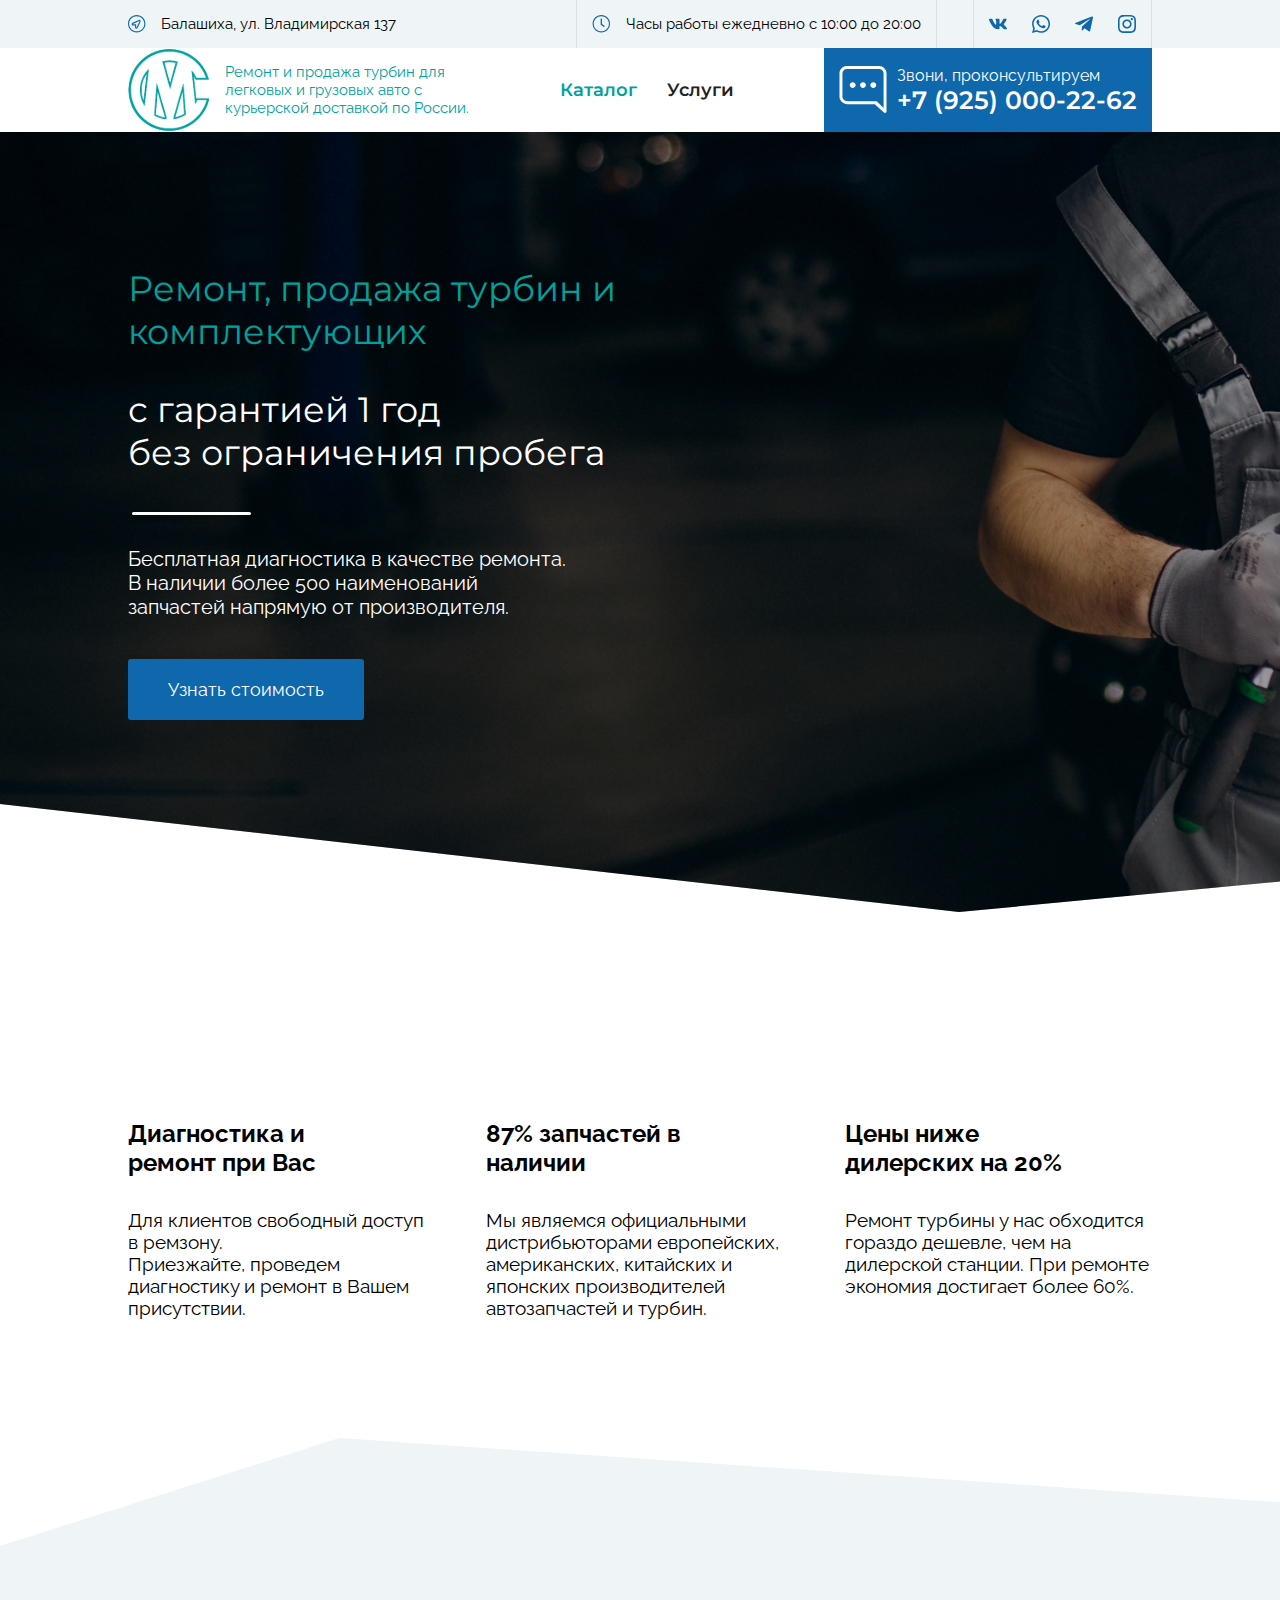
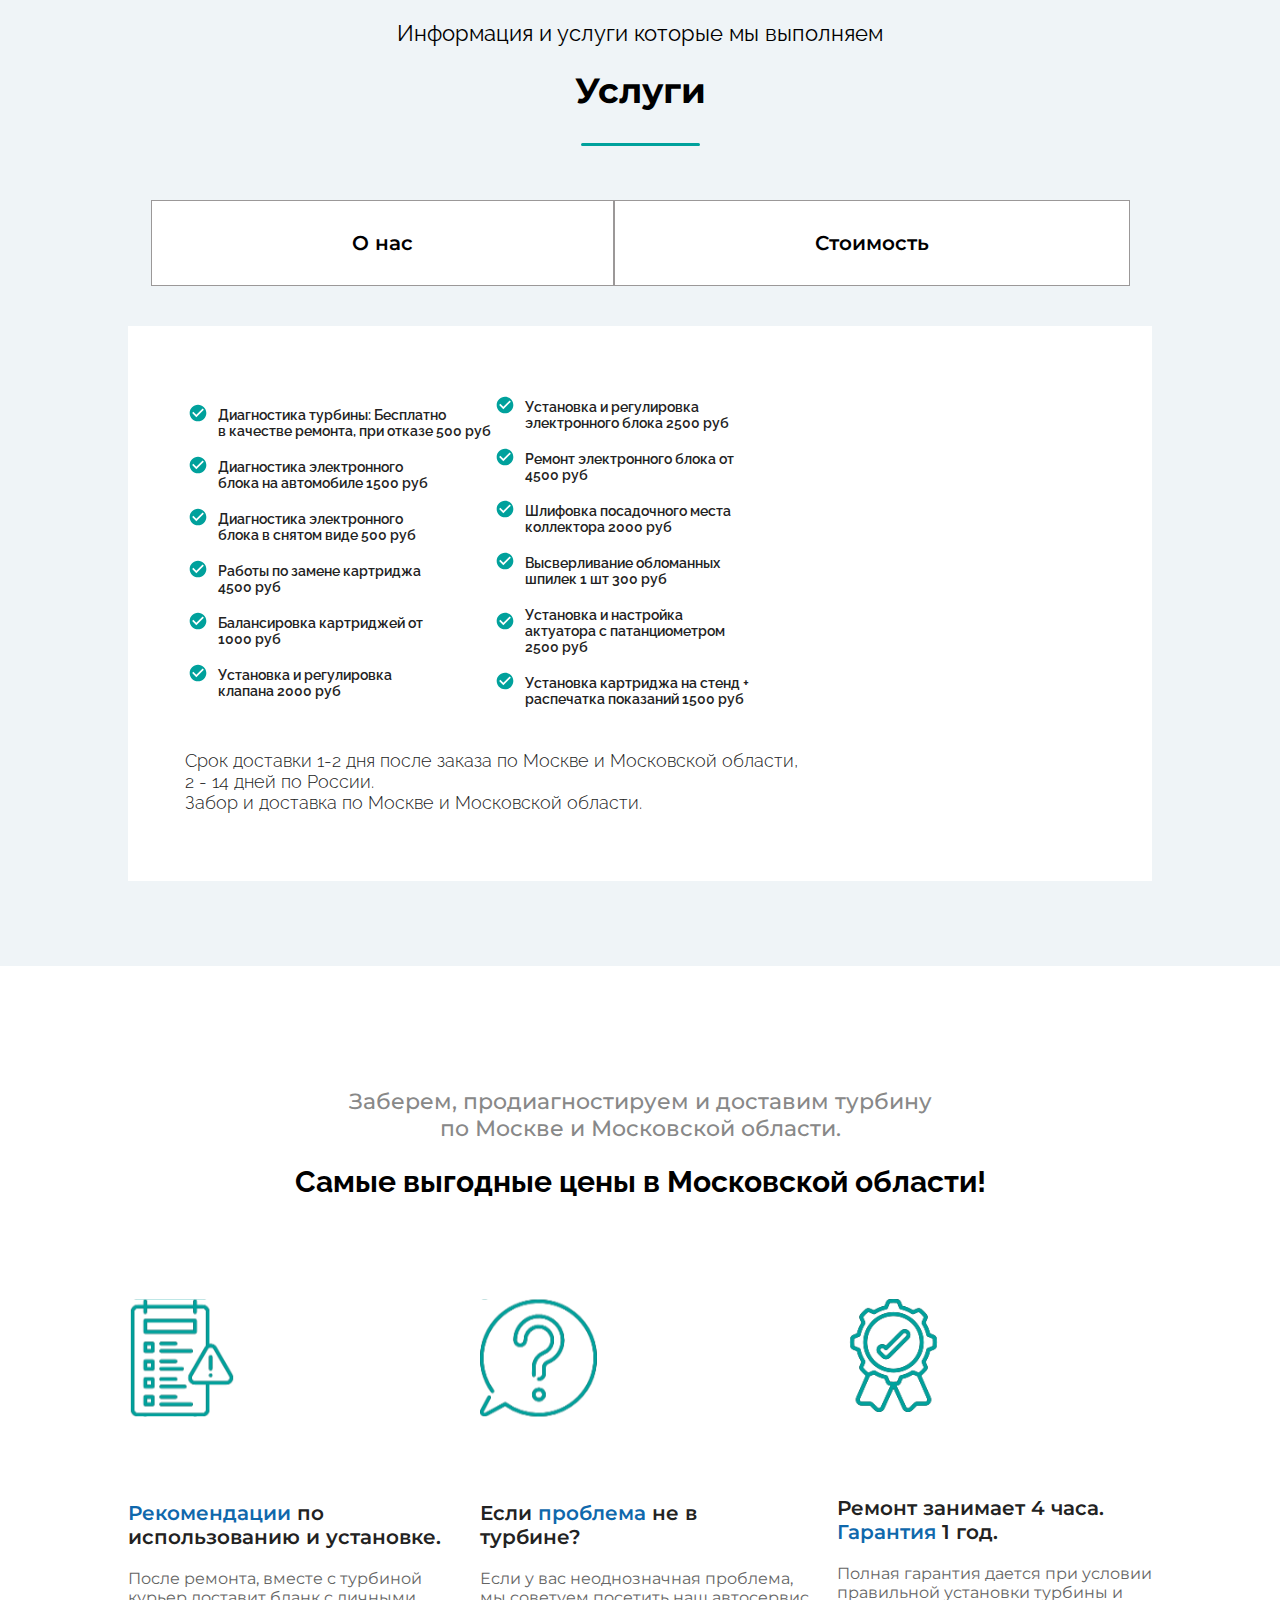
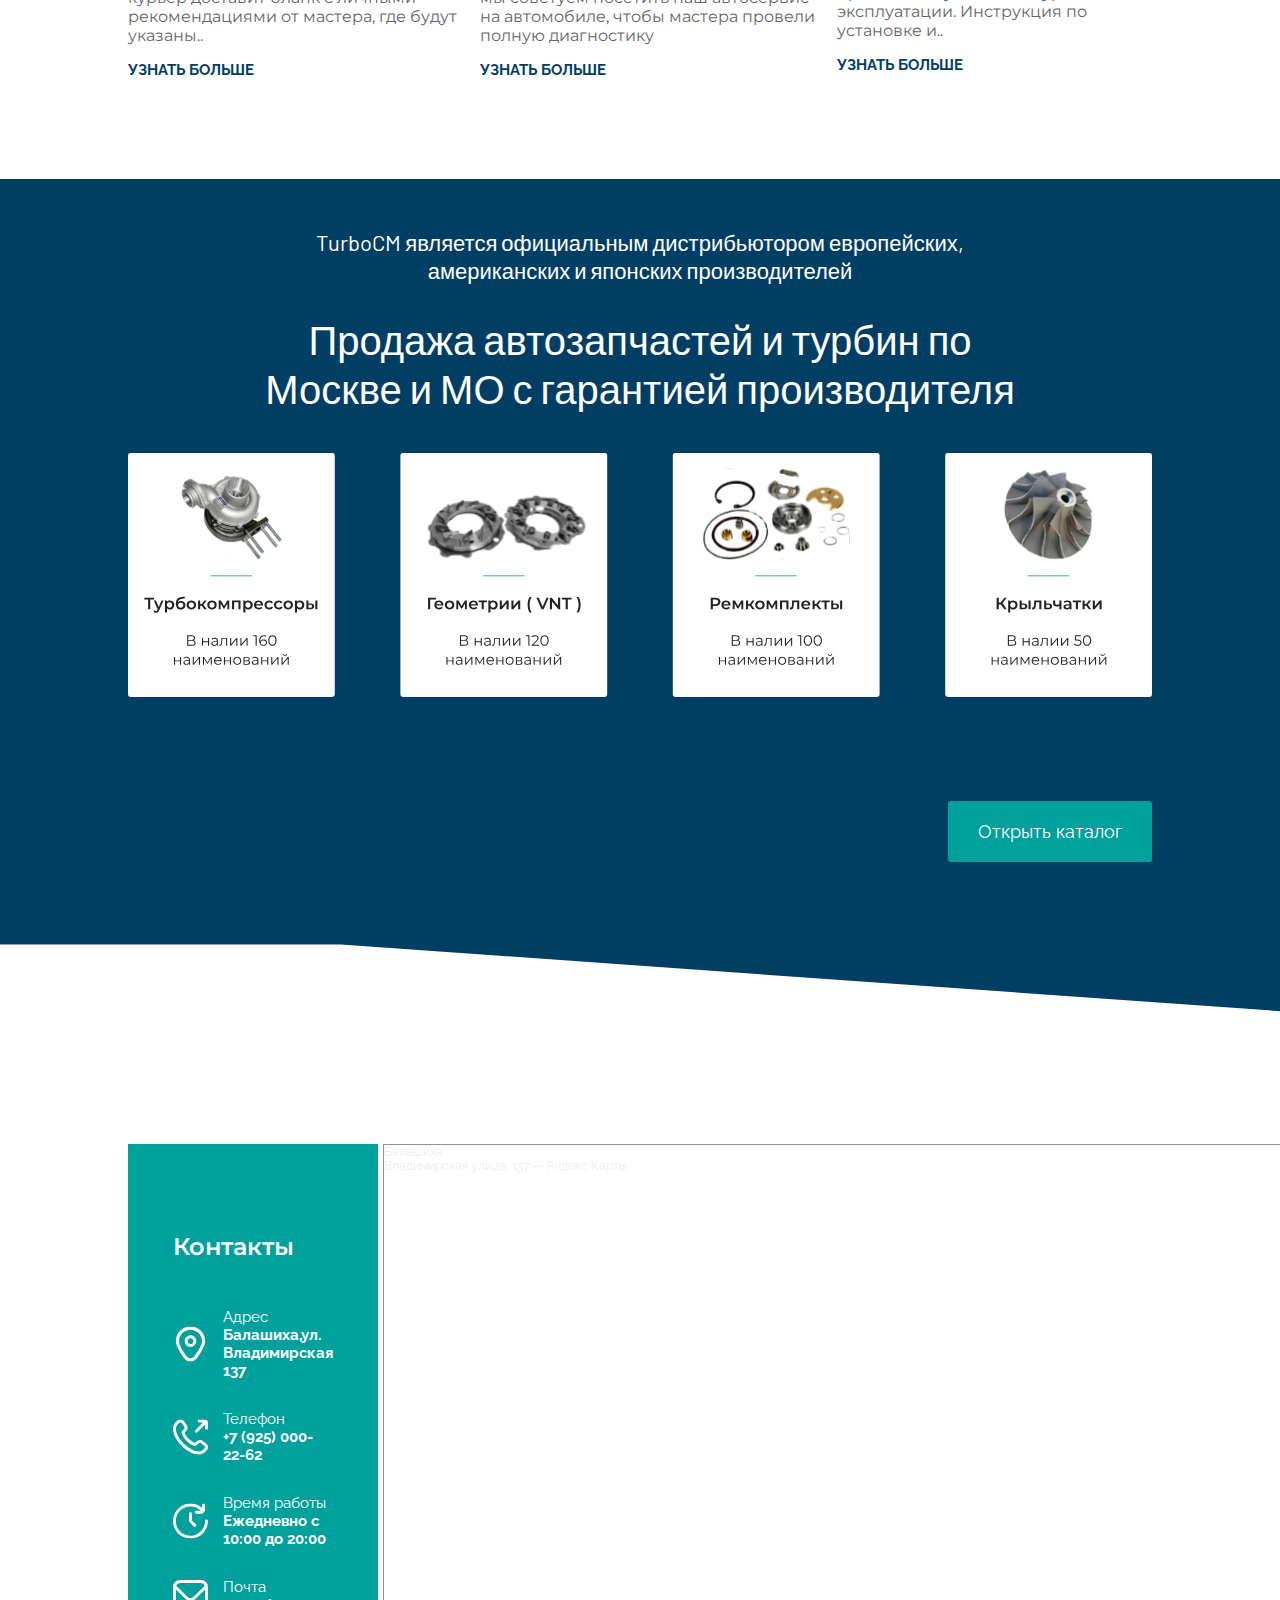
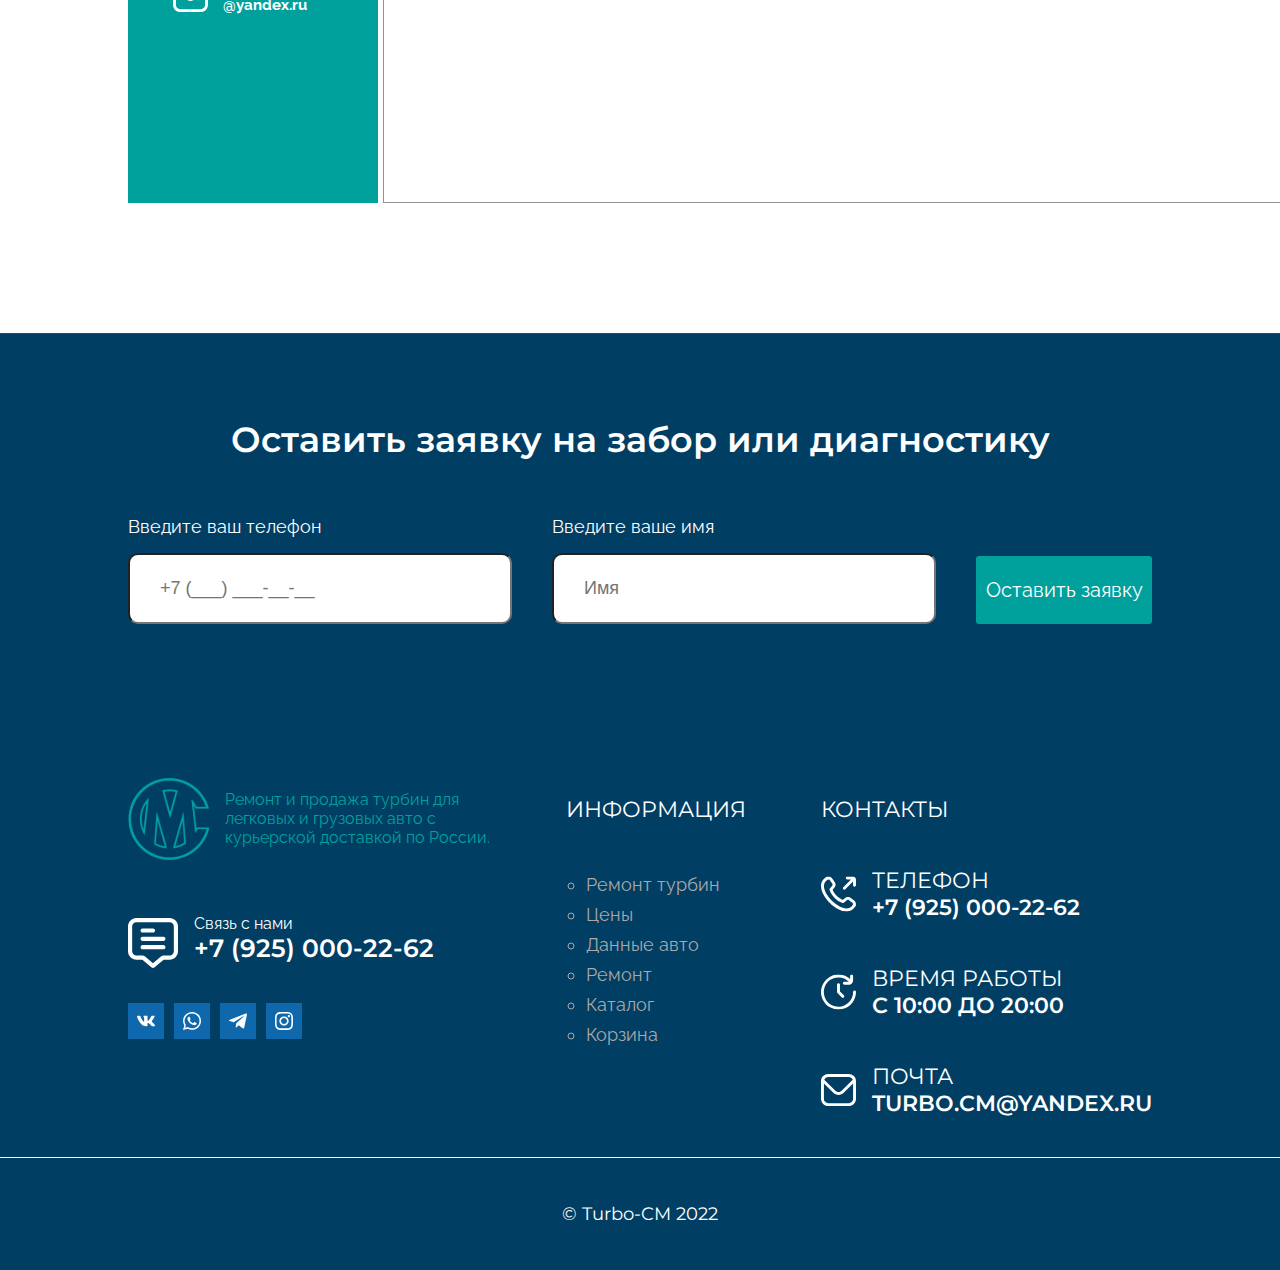
==== index.html @ 0f842357 "site" ====
<!DOCTYPE html>
<html lang="en">

<head>
    <meta charset="UTF-8">
    <meta http-equiv="X-UA-Compatible" content="IE=edge">
    <meta name="viewport" content="width=device-width, initial-scale=1.0">
    <title>Сайт строительной компании</title>
    <link rel="stylesheet" href="css/style.css">

    <link rel="preconnect" href="https://fonts.googleapis.com">
    <link rel="preconnect" href="https://fonts.gstatic.com" crossorigin>
    <link href="https://fonts.googleapis.com/css2?family=Montserrat:wght@100;400;600;800&family=Raleway:wght@100;300;800&display=swap" rel="stylesheet">
    <link rel="preconnect" href="https://fonts.googleapis.com">
    <link rel="preconnect" href="https://fonts.gstatic.com" crossorigin>
    <link href="https://fonts.googleapis.com/css2?family=Barlow:wght@300;500&display=swap" rel="stylesheet">
</head>

<body>
    <header>
        <div class="container flex_sp_around">
            <div class="infoo">
                <div class="local">
                    <img src="photo/gps.svg" alt="1">
                    <p>Балашиха, ул. Владимирская 137</p>
                </div>
                <div class="clock">
                    <img src="photo/clock.svg" alt="2">
                    <p>Часы работы ежедневно с 10:00 до 20:00 </p>
                </div>
            </div>
            <div class="social">
                <img src="photo/social.svg" alt="">
            </div>
        </div>
    </header>

    <div class="header">
        <div class="container flex_sp_between">
            <div class="logo">
                <img src="photo/logo.svg" alt="">
                <p>Ремонт и продажа турбин для <br> легковых и грузовых авто с <br> курьерской доставкой по России.
                </p>
            </div>

            <ul class="menu">
                <li><a target="blank" href="katalog.html" class="katalog_button">Каталог</a></li>
                <li><a target="blank" href="katalog.html" class="uslugi_button">Услуги</a></li>
            </ul>

            <div class="telephone">
                <img src="photo/chat.svg" alt="">
                <div class="tel_info">
                    <p>Звони, проконсультируем</p>
                    <p>+7 (925) 000-22-62</p>
                </div>
            </div>
        </div>
    </div>

    <div class="header_photo">
        <div class="container">
            <div class="remont">
                <p class="remont_p">Ремонт, продажа турбин и <br> комплектующих</p>
                <p class="remont_p">с гарантией 1 год <br> без ограничения пробега</p>
                <img src="photo/line.svg" alt="">
                <p class="remont_p2">
                    Бесплатная диагностика в качестве ремонта.<br> В наличии более 500 наименований <br>запчастей напрямую от производителя.
                </p>
                <a target="blank" href="katalog.html" class="btn">Узнать стоимость</a>
            </div>
        </div>
    </div>

    <div class="cards container flex_sp_between">
        <div class="card">
            <h4>Диагностика и <br>ремонт при Вас</h4>
            <p>Для клиентов свободный доступ в ремзону.<br> Приезжайте, проведем диагностику и ремонт в Вашем присутствии.</p>
        </div>
        <div class="card">
            <h4>87% запчастей в <br>наличии</h4>
            <p>Мы являемся официальными дистрибьюторами европейских, американских, китайских и японских производителей автозапчастей и турбин.</p>
        </div>
        <div class="card">
            <h4>Цены ниже <br> дилерских на 20%</h4>
            <p>Ремонт турбины у нас обходится гораздо дешевле, чем на дилерской станции. При ремонте экономия достигает более 60%.</p>
        </div>
    </div>

    <div class="uslugi">
        <div class="container">
            <p>Информация и услуги которые мы выполняем</p>
            <h1>Услуги</h1>
            <div class="imgg">

                <img src="photo/line_green.svg" alt="">
            </div>
            <div class="o_nas">
                <div class="btnn"><a href="">О нас</a></div>
                <div class="btnn"><a href="">Стоимость</a></div>
            </div>
            <div class="block">
                <div class="chel_photo">
                    <img src="photo/chel.svg" alt="">
                </div>
                <div class="block_galochka">
                    <table>
                        <td>

                            <div class="block_df">
                                <img src="photo/galochka.svg" alt="">
                                <p>Диагностика турбины: Бесплатно <br> в качестве ремонта, при отказе 500 руб</p>
                            </div>
                            <div class="block_df">
                                <img src="photo/galochka.svg" alt="">
                                <p>Диагностика электронного <br> блока на автомобиле 1500 руб</p>
                            </div>
                            <div class="block_df">
                                <img src="photo/galochka.svg" alt="">
                                <p>Диагностика электронного <br> блока в снятом виде 500 руб</p>
                            </div>
                            <div class="block_df">
                                <img src="photo/galochka.svg" alt="">
                                <p>Работы по замене картриджа <br> 4500 руб</p>
                            </div>
                            <div class="block_df">
                                <img src="photo/galochka.svg" alt="">
                                <p>Балансировка картриджей от <br> 1000 руб</p>
                            </div>
                            <div class="block_df">
                                <img src="photo/galochka.svg" alt="">
                                <p>Установка и регулировка <br> клапана 2000 руб</p>
                            </div>
                        </td>

                        <td>

                            <div class="block_df">
                                <img src="photo/galochka.svg" alt="">
                                <p>Установка и регулировка <br> электронного блока 2500 руб</p>
                            </div>
                            <div class="block_df">
                                <img src="photo/galochka.svg" alt="">
                                <p>Ремонт электронного блока от <br> 4500 руб</p>
                            </div>
                            <div class="block_df">
                                <img src="photo/galochka.svg" alt="">
                                <p>Шлифовка посадочного места <br> коллектора 2000 руб</p>
                            </div>
                            <div class="block_df">
                                <img src="photo/galochka.svg" alt="">
                                <p>Высверливание обломанных <br> шпилек 1 шт 300 руб</p>
                            </div>
                            <div class="block_df">
                                <img src="photo/galochka.svg" alt="">
                                <p>Установка и настройка <br> актуатора с патанциометром <br> 2500 руб</p>
                            </div>
                            <div class="block_df">
                                <img src="photo/galochka.svg" alt="">
                                <p>Установка картриджа на стенд + <br> распечатка показаний 1500 руб</p>

                            </div>
                        </td>
                    </table>

                    <h3 class="block_df_text">Срок доставки 1-2 дня после заказа по Москве и Московской области,<br> 2 - 14 дней по России. <br> Забор и доставка по Москве и Московской области.</h3>
                </div>
            </div>
        </div>
    </div>

    <div class="ceni">
        <div class="container">
            <p class="ceni_zagolovok">Заберем, продиагностируем и доставим турбину<br> по Москве и Московской области.</p>
            <h1 class="ceni_zagolovok">Самые выгодные цены в Московской области!</h1>
            <div class="block_cenis">
                <div class="block_ceni">
                    <img src="photo/bg_icon1.svg" alt="">
                    <p class="ceni_text"><span style="color: #0F68AC;">Рекомендации</span> по<br> использованию и установке.</p>
                    <p class="ceni_text_2">После ремонта, вместе с турбиной<br> курьер доставит бланк с личными<br> рекомендациями от мастера, где будут<br> указаны..</p>
                    <a class="ceni_a" href="">УЗНАТЬ БОЛЬШЕ</a>
                </div>
                <div class="block_ceni">
                    <img src="photo/bg_icon2.svg" alt="">
                    <p class="ceni_text">Если <span style="color: #0F68AC;">проблема</span> не в <br> турбине?</p>
                    <p>Если у вас неоднозначная проблема,<br> мы советуем посетить наш автосервис<br> на автомобиле, чтобы мастера провели<br> полную диагностику</p>
                    <a class="ceni_a" href="">УЗНАТЬ БОЛЬШЕ</a>

                </div>
                <div class="block_ceni">
                    <img src="photo/bg_icon3.svg" alt="">
                    <p class="ceni_text">Ремонт занимает 4 часа.<br> <span style="color: #0F68AC;">Гарантия</span> 1 год.</p>
                    <p>Полная гарантия дается при условии<br> правильной установки турбины и<br> эксплуатации. Инструкция по<br> установке и..</p>
                    <a class="ceni_a" href="">УЗНАТЬ БОЛЬШЕ</a>
                </div>
            </div>
        </div>
    </div>

    <div class="prodaja">
        <div class="container">
            <p>TurboCM является официальным дистрибьютором европейских, <br> американских и японских производителей</p>
            <p>Продажа автозапчастей и турбин по <br> Москве и МО с гарантией производителя</p>
            <img src="photo/avtozapchasti.svg" alt="">
            <a href="">Открыть каталог</a>
        </div>
    </div>

    <div class="container">
        <div class="yandex_maps">
            <div class="kontakti">
                <h4>Контакты</h4>
                <div class="block_kontakti">
                    <img src="photo/gpsss.svg" alt="">
                    <p>Адрес <br> <strong>Балашиха,ул.<br> Владимирская 137</strong></p>
                </div>
                <div class="block_kontakti">
                    <img src="photo/mobile.svg" alt="">
                    <p>Телефон<br>
                        <strong>+7 (925) 000-22-62</strong></p>
                </div>
                <div class="block_kontakti">
                    <img src="photo/times.svg" alt="">
                    <p>Время работы<br>
                        <strong>Ежедневно с 10:00 до 20:00</strong></p>
                </div>
                <div class="block_kontakti">
                    <img src="photo/pochta.svg" alt="">
                    <p>Почта<br>
                        <strong>@yandex.ru</strong></p>
                </div>
            </div>
            <div class="map">
                <div style="position:relative; overflow:hidden;"><a href="https://yandex.ru/maps/10716/balashiha/?utm_medium=mapframe&utm_source=maps" style="color:#eee;font-size:12px;position:absolute;top:0px;">Балашиха</a><a href="https://yandex.ru/maps/10716/balashiha/house/vladimirskaya_ulitsa_137/Z0EYdgJkSEECQFtvfXRxdn5ibA==/?ll=38.054316%2C55.807114&utm_medium=mapframe&utm_source=maps&z=17.65"
                        style="color:#eee;font-size:12px;position:absolute;top:14px;">Владимирская улица, 137 — Яндекс Карты</a><iframe src="https://yandex.ru/map-widget/v1/-/CCUFIFVs9B" width="900" height="653" frameborder="0" allowfullscreen="true" style="position:relative;"></iframe>
                </div>
            </div>
        </div>
    </div>
    <div class="zayavka">
        <div class="container">
            <p>Оставить заявку на забор или диагностику</p>
            <div class="zayavka_form">
                <form id="form_phone" action=""><label for="phone">Введите ваш телефон</label> <br>
                    <input type="number" placeholder="+7 (___) ___-__-__"></form>

                <form id="form_name" action=""><label for="name">Введите ваше имя</label> <br>
                    <input type="text" maxlength="15" placeholder="Имя"></form>

                <a class="btn_form" href="">Оставить заявку</a>
            </div>
        </div>
        <img class="strelochka" src="photo/strelochka.svg" alt="">
    </div>

    <footer>
        <div class="container">
            <div class="footer_blocks">
                <div class="footer_block">
                    <div class="logo">
                        <img src="photo/logo.svg" alt="">
                        <p class="footer_p">Ремонт и продажа турбин для <br> легковых и грузовых авто с <br> курьерской доставкой по России.
                        </p>
                    </div>
                    <div class="footer_img">
                        <img src="photo/footer_chat.svg" alt="">
                        <div class="footer_img_text">
                            <p>Связь с нами</p>
                            <p>+7 (925) 000-22-62</p>
                        </div>

                    </div>
                    <img class="social_footer" src="photo/social_footer.svg" alt="">
                </div>
                <div class="footer_block">
                    <p>Информация</p>
                    <ul>
                        <li>Ремонт турбин</li>
                        <li>Цены</li>
                        <li>Данные авто</li>
                        <li>Ремонт</li>
                        <li>Каталог</li>
                        <li>Корзина</li>
                    </ul>
                </div>
                <div class="footer_block">
                    <p>Контакты</p>
                    <div class="footer_img">
                        <img src="photo/mobile.svg" alt="">
                        <div class="footer_img_text">
                            <p>Телефон</p>
                            <p>+7 (925) 000-22-62</p>
                        </div>

                    </div>
                    <div class="footer_img">
                        <img src="photo/times.svg" alt="">
                        <div class="footer_img_text">

                            <p>Время работы </p>
                            <p>С 10:00 до 20:00</p>
                        </div>
                    </div>
                    <div class="footer_img">
                        <img src="photo/pochta.svg" alt="">
                        <div class="footer_img_text">
                            <p>Почта</p>
                            <p>turbo.cm@yandex.ru</p>
                        </div>

                    </div>
                </div>
            </div>
        </div>
        <p class="last_footer">© Turbo-CM 2022</p>
    </footer>
</body>

</html>
---- css/style.css ----
body {
    margin: 0;
    padding: 0;
    font-family: 'Raleway', sans-serif;
    font-size: 16px;
    overflow: none;
}

ul {
    padding: 0;
    margin: 0;
}

li {
    list-style: none;
}

a {
    text-decoration: none;
    color: black;
}

.flex_sp_around {
    display: flex;
    justify-content: space-between;
}

.flex_sp_between {
    display: flex;
    justify-content: space-between;
}

header {
    background: #eff4f7;
}

.container {
    margin: 0 auto;
    width: 70%;
}

.infoo {
    display: flex;
}

.infoo .local,
.clock {
    display: flex;
    padding-right: 15px;
}

.infoo img {
    margin-right: 15px;
}

.clock {
    padding-left: 15px;
    margin-left: 165px;
    border-right: 1px solid #D7E1E7;
    border-left: 1px solid #D7E1E7;
}

.social {
    display: flex;
    align-items: center;
    border-left: 1px solid #D7E1E7;
    border-right: 1px solid #D7E1E7;
    padding-right: 15px;
    padding-left: 15px;
}

.telephone {
    background: #0f68ac;
    color: #fff;
    display: flex;
    align-items: center;
    padding-left: 15px;
    padding-right: 15px;
}

.header .logo {
    display: flex;
    color: #00A19C;
    align-items: center;
}

.header .logo img {
    width: 82px;
    height: 82px;
    margin-right: 15px;
}

.telephone .tel_info p:first-child {
    font-size: 16px;
    margin: 0;
}

.telephone .tel_info p:last-child {
    font-size: 25px;
    font-weight: 600;
    margin: 0;
    font-family: 'Montserrat', sans-serif;
}

.telephone img {
    width: 48px;
    height: 48px;
    margin-right: 10px;
}

.header .menu {
    display: flex;
    align-items: center;
    font-family: 'Montserrat', sans-serif;
    font-size: 18px;
}

.katalog_button {
    color: #00A19C;
    transition: 0.2s;
}

.katalog_button:hover {
    color: #222222;
}

.uslugi_button {
    color: #222222;
    transition: 0.2s;
}

.uslugi_button:hover {
    color: #00A19C;
    transition: 0.2s;
}

.header .menu li a {
    margin: 0 15px;
    font-weight: 600;
}

.header_photo {
    background: url(../photo/фон_header.svg) no-repeat;
    height: 100vh;
}

.remont {
    padding-top: 100px;
}

.remont_p {
    font-size: 35px;
    color: #00A19C;
    font-family: 'Montserrat', sans-serif;
}

.remont_p:nth-child(2) {
    color: #fff;
}

.remont_p2 {
    font-size: 20px;
    color: #fff;
    margin-bottom: 60px;
}

.btn {
    background: #0F68AC;
    font-size: 18px;
    color: #fff;
    padding: 20px 40px;
    border-radius: 3px;
    transition: 0.2s;
}

.btn:hover {
    background: #06487A;
    transition: 0.2s;
}

.card {
    width: 30%;
}

.cards h4 {
    font-size: 24px;
}

.cards p {
    font-size: 19px;
}

.cards {
    padding-top: 100px;
    padding-bottom: 100px;
}

.uslugi {
    background: url(../photo/Uslug.svg) no-repeat;
    padding-bottom: 85px;
}

.uslugi .container {
    padding-top: 160px;
}

.uslugi h1 {
    font-size: 35px;
    text-align: center;
    margin-bottom: 20px;
    font-family: 'Montserrat', sans-serif;
}

.uslugi p {
    text-align: center;
    font-size: 22px;
}

.uslugi .imgg {
    width: 100%;
    text-align: center;
    margin-bottom: 50px;
}

.o_nas {
    display: flex;
    justify-content: center;
}

.btnn {
    background: #fff;
    padding: 30px 262px;
    cursor: pointer;
    transition: 0.2s;
    border: 1px solid #9b9898;
}

.btnn:hover {
    border-bottom: 3px solid #0F68AC;
    transition: 0.2s;
}

.btnn a {
    font-size: 24px;
    font-weight: 600;
    font-family: 'Montserrat', sans-serif;
}

.o_nas a {
    font-family: 'Montserrat', sans-serif;
    text-align: center;
}

.block {
    display: flex;
    margin-top: 40px;
}

.block_galochka {
    background: #fff;
    width: 100%;
    padding: 50px 57px;
}

.block_galochka p {
    font-size: 16px;
    color: #222222;
    margin: 0;
    text-align: start;
    margin-top: 20px;
    font-weight: 600;
}

.block_df {
    display: flex;
}

.block_df img {
    margin-right: 10px;
}

.block_df_text {
    font-size: 18px;
    color: #222222;
    font-weight: 300;
    margin-top: 40px;
}

.card_galochka {
    margin-top: 18px;
    display: inline-block;
    vertical-align: top;
}

.ceni {
    display: flex;
    padding-top: 100px;
    margin-bottom: 100px;
}

.ceni img {
    padding-bottom: 60px;
}

.block_cenis {
    display: flex;
    justify-content: space-between;
    margin-top: 100px;
}

.ceni_zagolovok {
    text-align: center;
}

.ceni p:nth-child(1) {
    font-size: 22px;
    color: #888888;
    font-weight: 500;
    font-family: 'Montserrat', sans-serif;
}

.ceni p:nth-child(2) {
    font-size: 24px;
    color: #222222;
    font-weight: 600;
    font-family: 'Montserrat', sans-serif;
}

.ceni p:nth-child(3) {
    color: #656565;
    font-size: 18px;
    font-family: 'Montserrat', sans-serif;
}

.ceni_a {
    color: #013E64;
    font-weight: bold;
    transition: 0.9s;
}

.ceni_a:hover {
    color: red;
    transition: 0.9s;
    text-decoration: underline;
}

.prodaja {
    height: 100vh;
    background: url(../photo/фон_siniy.svg) no-repeat;
    background-size: cover;
    text-align: center;
}

.prodaja img {
    margin: 0 auto;
    width: 100%;
}

.prodaja p:first-child {
    font-family: 'Barlow', sans-serif;
    font-size: 22px;
    color: #fff;
    padding-top: 50px;
}

.prodaja p:nth-child(2) {
    font-family: 'Barlow', sans-serif;
    font-size: 40px;
    color: #fff;
    margin-top: 30px;
}

.prodaja a {
    float: right;
    color: #fff;
    background: #00A19C;
    padding: 20px 50px;
    margin-top: 100px;
    transition: 0.2s;
    border-radius: 3px;
    font-size: 18px;
}

.prodaja a:hover {
    background: #018581;
    transition: 0.2s;
}

.kontakti {
    background: #00A19C;
    padding-top: 56px;
    padding-left: 45px;
    padding-right: 45px;
    padding-bottom: 70px;
    margin-right: 5px;
}

.block_kontakti {
    display: flex;
}

.block_kontakti img {
    margin-right: 15px;
}

.block_kontakti p {
    color: #fff;
}

.kontakti h4 {
    font-family: 'Montserrat', sans-serif;
    color: #fff;
    font-weight: 600;
    font-size: 24px;
}

.yandex_maps {
    display: flex;
    justify-content: space-between;
    margin-top: 110px;
    margin-bottom: 130px;
}

.map div {
    border: 1px solid #929292;
}

.zayavka_form {
    display: flex;
    justify-content: space-between;
}

.btn_form {
    color: #fff;
    background: #00A19C;
    margin-top: 40px;
    width: 250px;
    border-radius: 3px;
    text-align: center;
    padding-top: 22px;
    transition: 0.2s;
    font-size: 18px;
}

.btn_form:hover {
    background: #018581;
    transition: 0.2s;
}

.zayavka {
    background: url(../photo/fon_strelochka.svg) no-repeat;
    padding-top: 50px;
    padding-bottom: 10px;
}

.zayavka p {
    text-align: center;
    font-size: 35px;
    font-family: 'Montserrat', sans-serif;
    color: #fff;
    font-weight: 600;
    margin-bottom: 55px;
}

.zayavka label {
    color: #fff;
    font-size: 18px;
}

.zayavka input {
    padding: 23px 30px;
    font-size: 18px;
    color: #656565;
    width: 370px;
    margin-top: 16px;
    border-radius: 10px;
}

footer .logo {
    display: flex;
    color: #00A19C;
    align-items: center;
}

footer .logo img {
    width: 82px;
    height: 82px;
    margin-right: 15px;
}

.footer_p {
    font-size: 16px;
    color: #00A19C;
}

footer {
    background: url(../photo/fon_strelochka_siniy.svg) no-repeat;
    width: 100%;
    padding-bottom: 27px;
    background: #013E64;
}

.footer_img {
    display: flex;
    margin-top: 35px;
}

.footer_img_text {
    margin-left: 16px;
    font-size: 16px;
    color: #fff;
}

.footer_img_text p:nth-child(2) {
    font-family: 'Montserrat', sans-serif;
    font-size: 25px;
    color: #fff;
    font-weight: 600;
    margin-top: 0;
}

.footer_img_text p:first-child {
    margin-bottom: 0;
}

.social_footer {
    margin-top: 15px;
}

.footer_blocks {
    display: flex;
    justify-content: space-between;
    padding-top: 140px;
}

.footer_block:nth-child(2) {
    color: #fff;
}

.footer_block:nth-child(2) p {
    font-size: 22px;
    font-family: 'Montserrat', sans-serif;
    padding-bottom: 25px;
    text-transform: uppercase;
}

.footer_block:nth-child(2) li {
    font-size: 18px;
    color: #A9A9A9;
    list-style: circle;
    margin-left: 20px;
    line-height: 30px;
}

.footer_block:nth-child(3) p {
    font-size: 22px;
    color: #fff;
    font-family: 'Montserrat', sans-serif;
    text-transform: uppercase;
}

.footer_block:nth-child(3) .footer_img {
    margin-top: 0px;
}

.strelochka {
    position: absolute;
    width: 100%;
}

.last_footer {
    text-align: center;
    color: #fff;
    font-size: 18px;
    font-family: 'Montserrat', sans-serif;
    padding-top: 45px;
    border-top: 1px solid #fff;
    padding-bottom: 0;
}


/* МОБИЛКА */

@media screen and (max-width: 1441px) {
    .header_photo {
        height: 95vh;
    }
    .btnn a {
        font-size: 20px;
    }
    .btnn {
        padding: 30px 200px;
    }
    .block_df p {
        font-size: 14px;
    }
    .ceni p:nth-child(2) {
        font-size: 20px;
    }
    .ceni p:nth-child(3) {
        color: #656565;
        font-size: 16px;
        font-family: 'Montserrat', sans-serif;
    }
    .zayavka input {
        margin: 16px 40px 0 0;
        width: 320px;
    }
    .btn_form {
        font-size: 20px;
        width: 400px;
    }
    .kontakti {
        margin-right: 5px
    }
    body {
        font-size: 15px;
    }
    .prodaja a {
        padding: 20px 30px;
    }
    .prodaja {
        height: 95vh;
    }
    .container {
        width: 80%;
    }
}

@media screen and (max-width: 1025px) {
    .yandex_maps {
        flex-wrap: wrap-reverse;
    }
    .kontakti {
        width: 100%;
    }
    .container {
        width: 89%;
    }
    .zayavka input {
        margin: 16px 40px 0 0;
        width: 280px;
    }
    .footer_img_text p:nth-child(2) {
        font-size: 20px;
    }
    .prodaja a {
        padding: 20px 28px;
        font-size: 16px;
    }
    .prodaja {
        height: 60vh;
        background: #013E64;
    }
    .o_nas .btnn {
        padding: 30px 183px;
    }
    .block {
        flex-wrap: wrap;
        justify-content: center;
    }
    .block .block_galochka {
        margin-top: 60px;
    }
    .zayavka_form .btn_form {
        padding-bottom: 5px;
        font-size: 18px;
    }
    .block_galochka {
        padding: 50px 165px;
    }
    .ceni .block_cenis {
        flex-wrap: wrap;
        display: block;
        text-align: center;
    }
    .block_ceni {
        margin-top: 50px;
    }
}

@media screen and (max-width: 769px) {
    .container {
        width: 95%;
    }
    .prodaja {
        height: 85vh;
    }
    .map div {
        width: 725px;
    }
    .uslugi .block {
        flex-wrap: wrap;
        justify-content: center;
    }
    .zayavka_form {
        flex-wrap: wrap;
    }
    .o_nas {
        flex-wrap: wrap;
    }
    .zayavka {
        background: #013E64;
    }
    .btn_form {
        font-size: 18px;
        width: 200px;
    }
    .footer_blocks {
        flex-wrap: wrap;
    }
    .header_photo {
        height: 90vh;
    }
    .o_nas .btnn:first-child {
        padding: 30px 195px;
        margin-bottom: 30px;
    }
    .o_nas .btnn:last-child {
        padding: 30px 170px;
    }
    .block_galochka p {
        margin: 20px;
    }
    .ceni .block_cenis {
        flex-wrap: wrap;
        display: block;
    }
    .block_ceni {
        text-align: center;
    }
    .block_ceni {
        padding-top: 60px;
    }
}

@media screen and (max-width: 480px) {
    .map div {
        width: 374px;
        height: 400px;
    }
    .infoo img {
        text-align: center;
        height: 20px;
        display: flex;
        align-items: center;
        margin-top: 23%;
    }
    .container {
        width: 90%;
    }
    .header .telephone {
        display: none;
    }
    .header .menu {
        display: none;
    }
    header .social {
        display: none;
    }
    header .clock {
        margin-left: 70px;
        border: none;
    }
    .header_photo {
        height: 80vh;
    }
    .chel_photo img {
        width: 420px;
    }
    .remont {
        padding-top: 50px;
    }
    .remont p:first-child {
        font-size: 30px;
    }
    .remont p:nth-child(4) {
        font-size: 18px;
    }
    .remont_p:nth-child(2) {
        font-size: 24px;
    }
    .btnn {
        padding: 30px 150px;
    }
    .o_nas .btnn:first-child {
        padding: 30px 140px;
        margin-bottom: 30px;
    }
    .o_nas .btnn:last-child {
        padding: 30px 112px;
    }
    .block_galochka table {
        display: flex;
        flex-wrap: wrap;
    }
    .block_cenis {
        flex-wrap: wrap;
        justify-content: center;
    }
    .block_ceni {
        text-align: center;
        margin-bottom: 30px;
    }
    footer {
        background: #001C2E;
    }
    .btn_form {
        font-size: 20px;
        width: 180px;
        padding-bottom: 19px;
        font-size: 18px;
    }
    .cards.container.flex_sp_between {
        display: flex;
        flex-wrap: wrap;
    }
    .card {
        width: 100%;
        text-align: center;
    }
    .block_galochka {
        padding: 0;
    }
    .prodaja {
        height: 90vh;
    }
    .zayavka_form .btn_form {
        padding-bottom: 24px;
    }
    .chel_photo img {
        width: 385px;
    }
}

@media screen and (max-width: 376px) {
    .chel_photo img {
        width: 340px;
    }
    .o_nas .btnn:first-child {
        padding: 30px 137px;
        margin-bottom: 30px;
    }
    .o_nas .btnn:last-child {
        padding: 30px 110px;
    }
    .map div {
        width: 330px;
        height: 400px;
    }
    .zayavka input {
        margin: 16px 40px 0 0;
        width: 250px;
    }
    .zayavka_form .btn_form {
        padding-bottom: 25px;
        margin-bottom: 40px;
    }
    .footer_blocks {
        padding-top: 60px;
    }
}
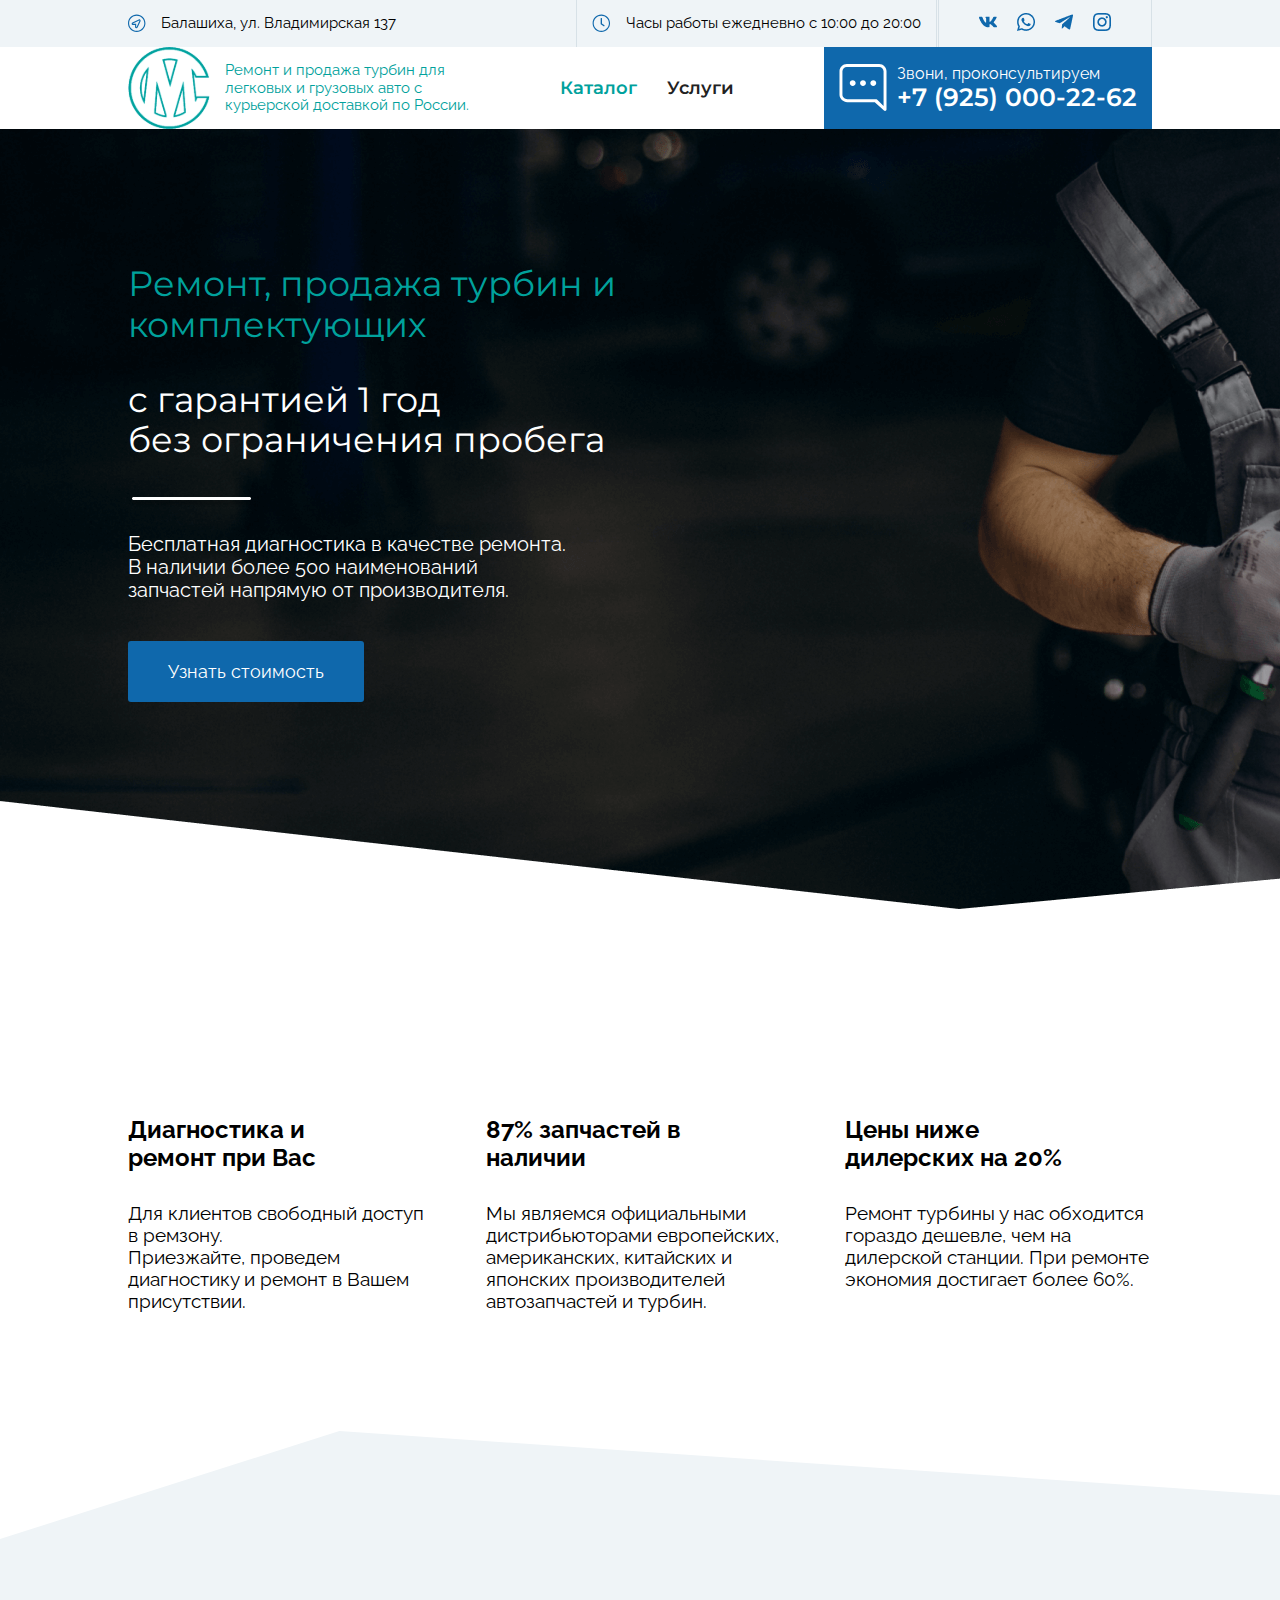
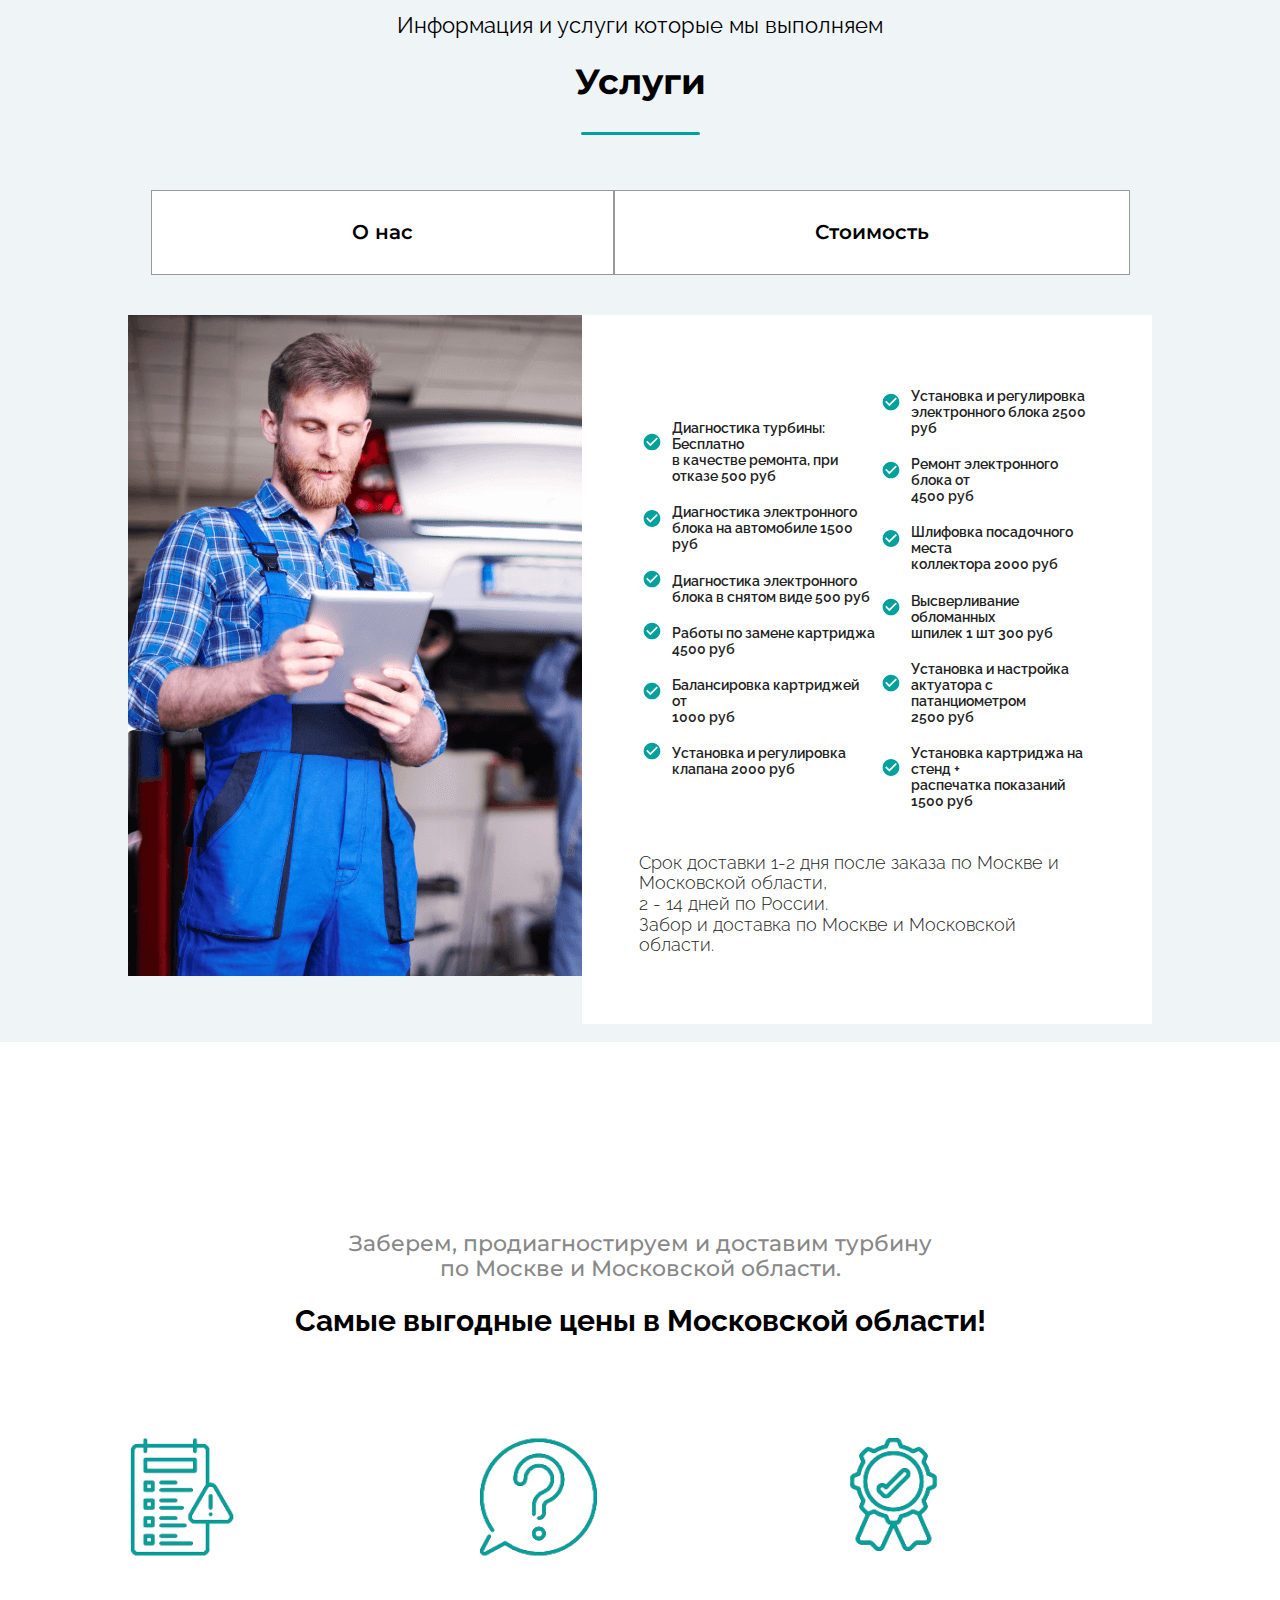
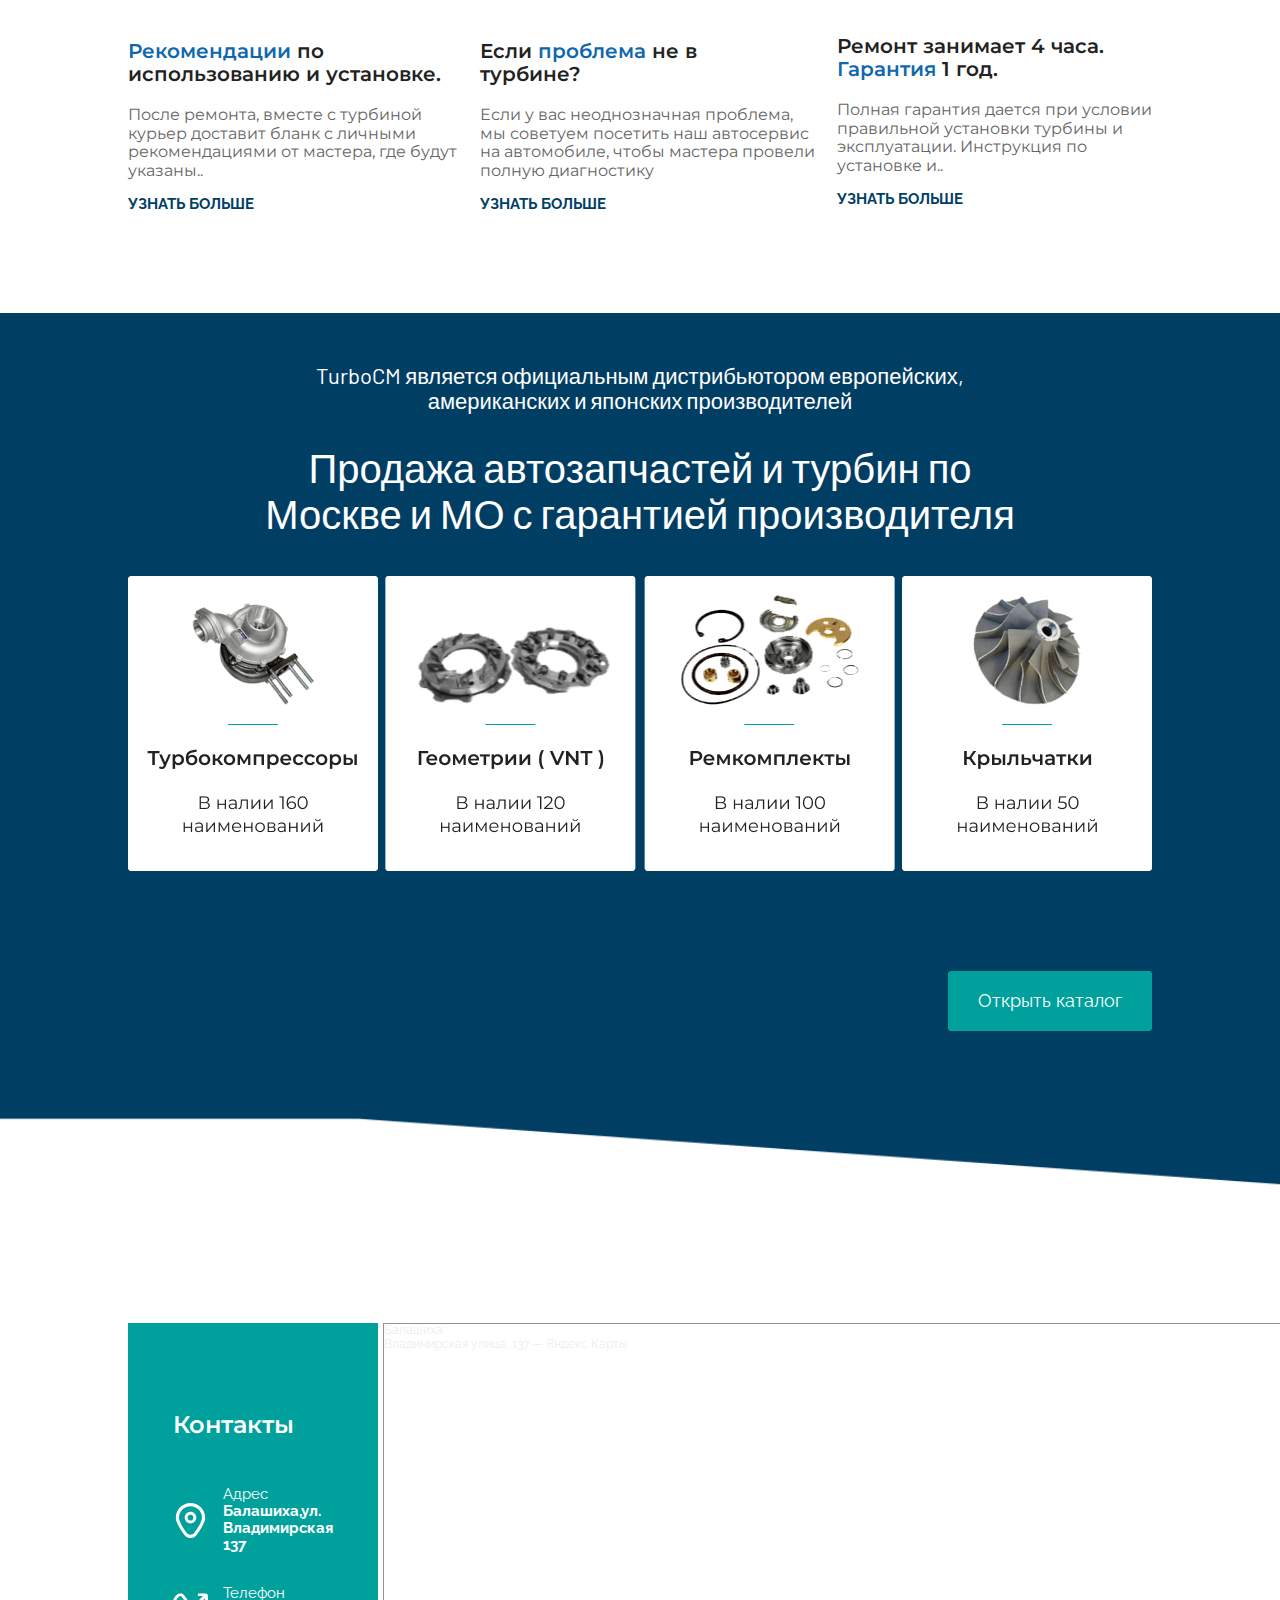
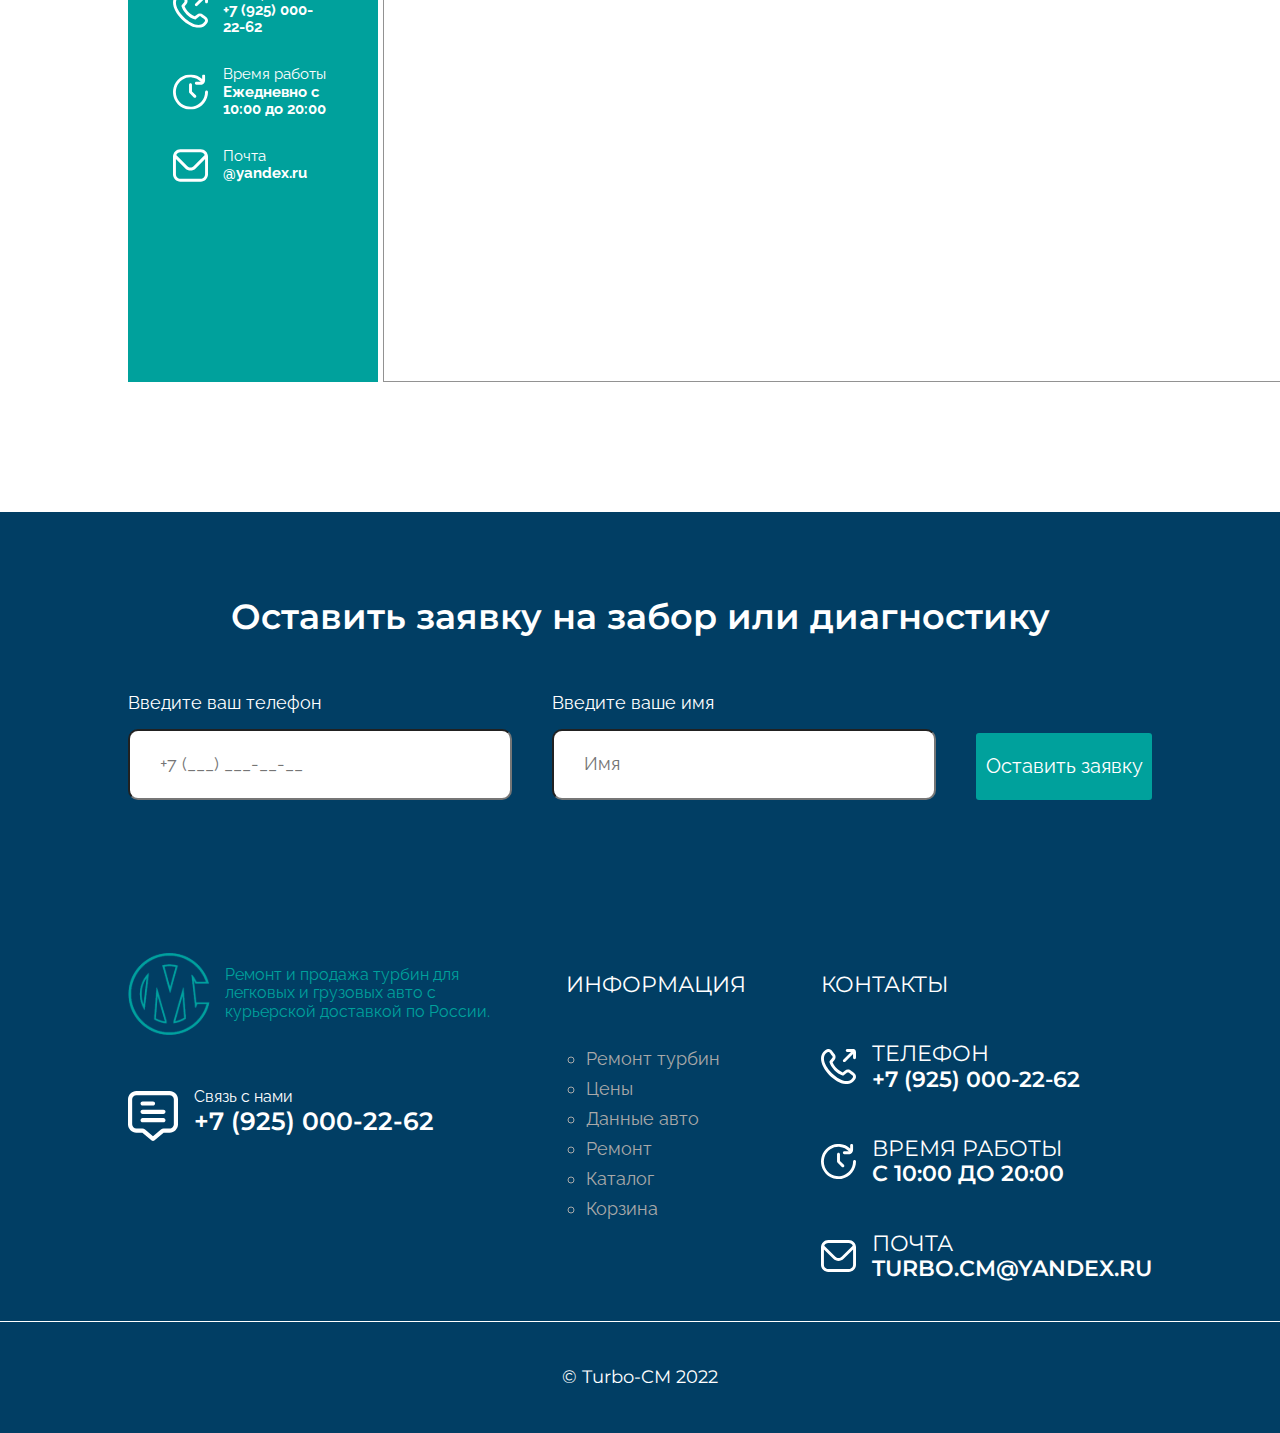
==== commit ead834f1: "fix" ====
--- a/index.html
+++ b/index.html
@@ -7,7 +7,7 @@
     <meta name="viewport" content="width=device-width, initial-scale=1.0">
     <title>Сайт строительной компании</title>
     <link rel="stylesheet" href="css/style.css">
-
+    <link rel="stylesheet" href="css/normalize.css">
     <link rel="preconnect" href="https://fonts.googleapis.com">
     <link rel="preconnect" href="https://fonts.gstatic.com" crossorigin>
     <link href="https://fonts.googleapis.com/css2?family=Montserrat:wght@100;400;600;800&family=Raleway:wght@100;300;800&display=swap" rel="stylesheet">
@@ -30,7 +30,10 @@
                 </div>
             </div>
             <div class="social">
-                <img src="photo/social.svg" alt="">
+                <a href="https://vk.com/kirkursedov666"><img src="photo/vk_social.png" alt=""></a>
+                <a href="https://vk.com/kirkursedov666"><img src="photo/whatsapp_social.png" alt=""></a>
+                <a href="https://vk.com/kirkursedov666"><img src="photo/telegram_social.png" alt=""></a>
+                <a href="https://vk.com/kirkursedov666"><img src="photo/instagram_social.png" alt=""></a>
             </div>
         </div>
     </header>
@@ -42,6 +45,10 @@
                 <p>Ремонт и продажа турбин для <br> легковых и грузовых авто с <br> курьерской доставкой по России.
                 </p>
             </div>
+            <div onclick="burger()" class="burger">
+                <img src="photo/burger_menu.png" alt="">
+
+            </div>
 
             <ul class="menu">
                 <li><a target="blank" href="katalog.html" class="katalog_button">Каталог</a></li>
@@ -63,7 +70,7 @@
             <div class="remont">
                 <p class="remont_p">Ремонт, продажа турбин и <br> комплектующих</p>
                 <p class="remont_p">с гарантией 1 год <br> без ограничения пробега</p>
-                <img src="photo/line.svg" alt="">
+                <img src="photo/line.png" alt="">
                 <p class="remont_p2">
                     Бесплатная диагностика в качестве ремонта.<br> В наличии более 500 наименований <br>запчастей напрямую от производителя.
                 </p>
@@ -101,7 +108,7 @@
             </div>
             <div class="block">
                 <div class="chel_photo">
-                    <img src="photo/chel.svg" alt="">
+                    <img src="photo/chel.png" alt="">
                 </div>
                 <div class="block_galochka">
                     <table>
@@ -175,20 +182,20 @@
             <h1 class="ceni_zagolovok">Самые выгодные цены в Московской области!</h1>
             <div class="block_cenis">
                 <div class="block_ceni">
-                    <img src="photo/bg_icon1.svg" alt="">
+                    <img src="photo/bg_icon1.png" alt="">
                     <p class="ceni_text"><span style="color: #0F68AC;">Рекомендации</span> по<br> использованию и установке.</p>
                     <p class="ceni_text_2">После ремонта, вместе с турбиной<br> курьер доставит бланк с личными<br> рекомендациями от мастера, где будут<br> указаны..</p>
                     <a class="ceni_a" href="">УЗНАТЬ БОЛЬШЕ</a>
                 </div>
                 <div class="block_ceni">
-                    <img src="photo/bg_icon2.svg" alt="">
+                    <img src="photo/bg_icon2.png" alt="">
                     <p class="ceni_text">Если <span style="color: #0F68AC;">проблема</span> не в <br> турбине?</p>
                     <p>Если у вас неоднозначная проблема,<br> мы советуем посетить наш автосервис<br> на автомобиле, чтобы мастера провели<br> полную диагностику</p>
                     <a class="ceni_a" href="">УЗНАТЬ БОЛЬШЕ</a>
 
                 </div>
                 <div class="block_ceni">
-                    <img src="photo/bg_icon3.svg" alt="">
+                    <img src="photo/bg_icon3.png" alt="">
                     <p class="ceni_text">Ремонт занимает 4 часа.<br> <span style="color: #0F68AC;">Гарантия</span> 1 год.</p>
                     <p>Полная гарантия дается при условии<br> правильной установки турбины и<br> эксплуатации. Инструкция по<br> установке и..</p>
                     <a class="ceni_a" href="">УЗНАТЬ БОЛЬШЕ</a>
@@ -201,7 +208,12 @@
         <div class="container">
             <p>TurboCM является официальным дистрибьютором европейских, <br> американских и японских производителей</p>
             <p>Продажа автозапчастей и турбин по <br> Москве и МО с гарантией производителя</p>
-            <img src="photo/avtozapchasti.svg" alt="">
+            <div class="card_blocks">
+                <img src="photo/card1.png" alt="">
+                <img src="photo/card2.png" alt="">
+                <img src="photo/card3.png" alt="">
+                <img src="photo/card4.png" alt="">
+            </div>
             <a href="">Открыть каталог</a>
         </div>
     </div>
@@ -314,6 +326,7 @@
         </div>
         <p class="last_footer">© Turbo-CM 2022</p>
     </footer>
+    <script src="main.js"></script>
 </body>
 
 </html>--- a/css/style.css
+++ b/css/style.css
@@ -62,11 +62,19 @@
 
 .social {
     display: flex;
-    align-items: center;
     border-left: 1px solid #D7E1E7;
     border-right: 1px solid #D7E1E7;
-    padding-right: 15px;
-    padding-left: 15px;
+    padding-right: 30px;
+    padding-left: 30px;
+    align-items: center;
+}
+
+.burger {
+    display: none;
+}
+
+.social a img {
+    margin: 0px 10px 0 10px;
 }
 
 .telephone {
@@ -140,7 +148,7 @@
 }
 
 .header_photo {
-    background: url(../photo/фон_header.svg) no-repeat;
+    background: url(../photo/фон_header.png) no-repeat;
     height: 100vh;
 }
 
@@ -346,14 +354,15 @@
 
 .prodaja {
     height: 100vh;
-    background: url(../photo/фон_siniy.svg) no-repeat;
+    background: url(../photo/фон_siniy.png) no-repeat;
     background-size: cover;
     text-align: center;
 }
 
-.prodaja img {
-    margin: 0 auto;
-    width: 100%;
+.card_blocks {
+    display: flex;
+    justify-content: space-between;
+    flex-wrap: wrap;
 }
 
 .prodaja p:first-child {
@@ -448,7 +457,7 @@
 }
 
 .zayavka {
-    background: url(../photo/fon_strelochka.svg) no-repeat;
+    background: url(../photo/fon_strelochka.png) no-repeat;
     padding-top: 50px;
     padding-bottom: 10px;
 }
@@ -494,7 +503,7 @@
 }
 
 footer {
-    background: url(../photo/fon_strelochka_siniy.svg) no-repeat;
+    background: url(../photo/fon_strelochka_siniy.png) no-repeat;
     width: 100%;
     padding-bottom: 27px;
     background: #013E64;
@@ -620,7 +629,7 @@
         padding: 20px 30px;
     }
     .prodaja {
-        height: 95vh;
+        height: 100vh;
     }
     .container {
         width: 80%;
@@ -647,10 +656,18 @@
     .prodaja a {
         padding: 20px 28px;
         font-size: 16px;
+        margin: 0;
     }
     .prodaja {
-        height: 60vh;
+        height: 125vh;
         background: #013E64;
+        overflow: hidden;
+    }
+    .card_blocks img {
+        margin-bottom: 40px;
+    }
+    .card_blocks {
+        justify-content: space-around;
     }
     .o_nas .btnn {
         padding: 30px 183px;
@@ -664,7 +681,7 @@
     }
     .zayavka_form .btn_form {
         padding-bottom: 5px;
-        font-size: 18px;
+        font-size: 16px;
     }
     .block_galochka {
         padding: 50px 165px;
@@ -677,14 +694,20 @@
     .block_ceni {
         margin-top: 50px;
     }
+    .map div {
+        width: 905px;
+    }
 }
 
 @media screen and (max-width: 769px) {
+    .header {
+        display: flex;
+        align-items: center;
+    }
+    .header_photo {}
     .container {
         width: 95%;
-    }
-    .prodaja {
-        height: 85vh;
+        position: relative;
     }
     .map div {
         width: 725px;
@@ -696,6 +719,36 @@
     .zayavka_form {
         flex-wrap: wrap;
     }
+    .header .telephone {
+        display: none;
+        background: #0F68AC;
+    }
+    .menu {
+        position: absolute;
+        background: #fff;
+        top: 100px;
+        padding: 15px 0;
+        width: 100%;
+        text-align: center;
+    }
+    .telephone {
+        position: absolute;
+        top: 200px;
+        padding: 15px 0;
+        width: 100%;
+        text-align: center;
+    }
+    .header .menu {
+        display: none;
+        margin-top: 30px;
+    }
+    header .social {
+        display: none;
+    }
+    header .clock {
+        margin-left: 70px;
+        border: none;
+    }
     .o_nas {
         flex-wrap: wrap;
     }
@@ -731,6 +784,12 @@
     }
     .block_ceni {
         padding-top: 60px;
+    }
+    .burger {
+        display: block;
+        width: 45px;
+        height: 35px;
+        margin-top: 30px;
     }
 }
 
@@ -749,10 +808,10 @@
     .container {
         width: 90%;
     }
-    .header .telephone {
+    .telephone {
         display: none;
     }
-    .header .menu {
+    .menu {
         display: none;
     }
     header .social {
@@ -823,13 +882,16 @@
         padding: 0;
     }
     .prodaja {
-        height: 90vh;
+        height: 230vh;
     }
     .zayavka_form .btn_form {
         padding-bottom: 24px;
     }
     .chel_photo img {
         width: 385px;
+    }
+    .prodaja a {
+        float: none;
     }
 }
 
@@ -859,4 +921,20 @@
     .footer_blocks {
         padding-top: 60px;
     }
+}
+
+.header .active {
+    display: inline-flex;
+}
+
+.opaciti {
+    opacity: 0;
+}
+
+.overflow {
+    overflow: hidden;
+}
+
+.govno {
+    display: none;
 }